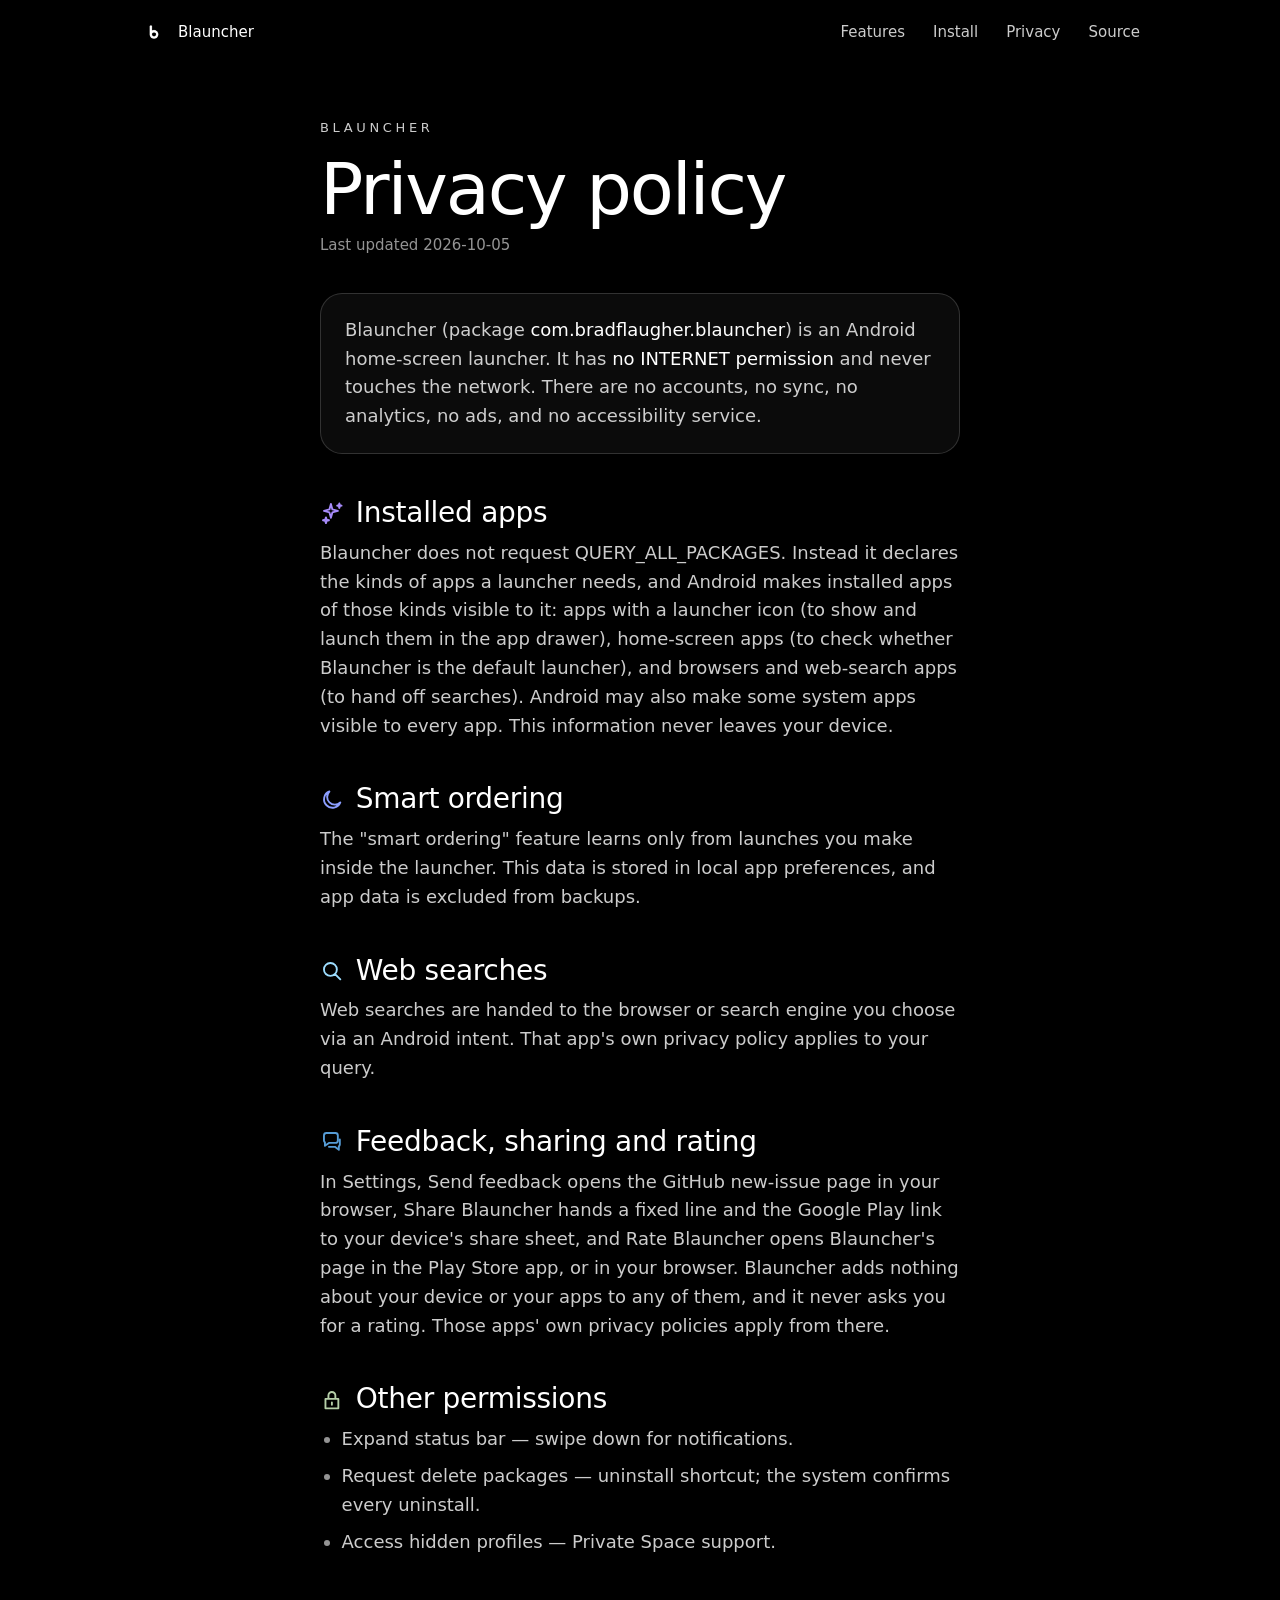
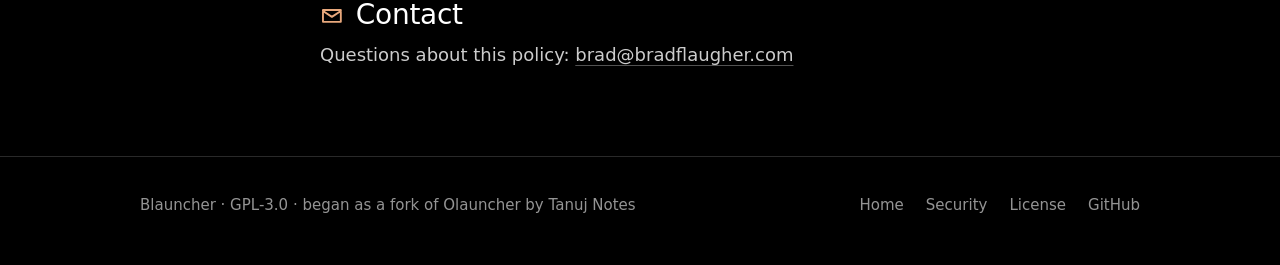
==== site/privacy/index.html @ 1184f919 "Publish a Blauncher website and privacy policy on GitHub Pages The privacy policy moves from bradfla" ====
<!DOCTYPE html>
<html lang="en">
<head>
  <meta charset="utf-8">
  <meta name="viewport" content="width=device-width, initial-scale=1, viewport-fit=cover">
  <title>Privacy policy — Blauncher</title>
  <meta name="description" content="Privacy policy for Blauncher (com.bradflaugher.blauncher), a minimal Android launcher with no internet permission.">
  <meta name="theme-color" content="#000000">
  <meta name="color-scheme" content="dark">
  <link rel="canonical" href="https://bradflaugher.github.io/Blauncher/privacy/">
  <link rel="icon" href="../favicon.svg" type="image/svg+xml">
  <link rel="icon" href="../img/icon-192.png" type="image/png" sizes="192x192">
  <link rel="apple-touch-icon" href="../apple-touch-icon.png">
  <meta property="og:type" content="article">
  <meta property="og:site_name" content="Blauncher">
  <meta property="og:title" content="Privacy policy — Blauncher">
  <meta property="og:description" content="Blauncher has no internet permission and never touches the network.">
  <meta property="og:url" content="https://bradflaugher.github.io/Blauncher/privacy/">
  <meta property="og:image" content="https://bradflaugher.github.io/Blauncher/img/og.png">
  <link rel="stylesheet" href="../style.css">
</head>
<body>
  <svg width="0" height="0" style="position:absolute" aria-hidden="true">
    <symbol id="i-lock" viewBox="0 0 24 24"><path d="M5.5,11 L18.5,11 L18.5,20.5 L5.5,20.5 Z M8.5,11 L8.5,7.5 A3.5,3.5 0 0,1 15.5,7.5 L15.5,11 M12,14.5 L12,17"/></symbol>
    <symbol id="i-ai" viewBox="0 0 24 24"><path d="M11,3 L12.5,8.5 L18,10 L12.5,11.5 L11,17 L9.5,11.5 L4,10 L9.5,8.5 Z M19.5,2.5 L20,4.2 L21.7,4.7 L20,5.2 L19.5,7 L19,5.2 L17.3,4.7 L19,4.2 Z M6,16.5 L6.7,18.7 L9,19.4 L6.7,20.1 L6,22.3 L5.3,20.1 L3,19.4 L5.3,18.7 Z"/></symbol>
    <symbol id="i-sleep" viewBox="0 0 24 24"><path d="M20.5,14.5 A8.5,8.5 0 1,1 9.5,3.5 A6.8,6.8 0 0,0 20.5,14.5 Z"/></symbol>
    <symbol id="i-search" viewBox="0 0 24 24"><path d="M10.5,4 A6.5,6.5 0 1,0 10.5,17 A6.5,6.5 0 1,0 10.5,4 Z M15.2,15.2 L20.5,20.5"/></symbol>
    <symbol id="i-people" viewBox="0 0 24 24"><path d="M4,5.5 C4,4.1 5.1,3 6.5,3 L15.5,3 C16.9,3 18,4.1 18,5.5 L18,10.5 C18,11.9 16.9,13 15.5,13 L9,13 L5,16 L5,12.5 C4.4,12.1 4,11.4 4,10.5 Z M9,17 L15,17 L19,20 L19,16.5 C19.6,16.1 20,15.4 20,14.5 L20,9.5"/></symbol>
    <symbol id="i-shield" viewBox="0 0 24 24"><path d="M12,3 L19,6 L19,11 C19,15.5 16,19 12,21 C8,19 5,15.5 5,11 L5,6 Z"/></symbol>
    <symbol id="i-mail" viewBox="0 0 24 24"><path d="M3,6 L21,6 L21,18 L3,18 Z M3,7 L12,13 L21,7"/></symbol>
  </svg>

  <a class="skip" href="#main">Skip to content</a>

  <header class="wrap bar">
    <a class="brand" href="../"><img src="../img/icon-192.png" alt="" width="28" height="28">Blauncher</a>
    <nav aria-label="Site">
      <a href="../#features" class="hide-sm">Features</a>
      <a href="../#install">Install</a>
      <a href="./" aria-current="page">Privacy</a>
      <a href="https://github.com/bradflaugher/Blauncher">Source</a>
    </nav>
  </header>

  <main id="main" class="wrap doc">
    <p class="kicker">Blauncher</p>
    <h1>Privacy policy</h1>
    <p class="updated">Last updated <time datetime="2026-10-05">2026-10-05</time></p>

    <p class="summary">Blauncher (package <b>com.bradflaugher.blauncher</b>) is an Android home-screen launcher. It has <b>no INTERNET permission</b> and never touches the network. There are no accounts, no sync, no analytics, no ads, and no accessibility service.</p>

    <h2 style="--c: var(--ai)"><svg class="glyph" aria-hidden="true"><use href="#i-ai"/></svg>Installed apps</h2>
    <p>Blauncher does <b>not</b> request QUERY_ALL_PACKAGES. Instead it declares the kinds of apps a launcher needs, and Android makes installed apps of those kinds visible to it: apps with a launcher icon (to show and launch them in the app drawer), home-screen apps (to check whether Blauncher is the default launcher), and browsers and web-search apps (to hand off searches). Android may also make some system apps visible to every app. This information never leaves your device.</p>

    <h2 style="--c: var(--sleep)"><svg class="glyph" aria-hidden="true"><use href="#i-sleep"/></svg>Smart ordering</h2>
    <p>The "smart ordering" feature learns only from launches you make inside the launcher. This data is stored in local app preferences, and app data is excluded from backups.</p>

    <h2 style="--c: var(--tools)"><svg class="glyph" aria-hidden="true"><use href="#i-search"/></svg>Web searches</h2>
    <p>Web searches are handed to the browser or search engine you choose via an Android intent. That app's own privacy policy applies to your query.</p>

    <h2 style="--c: var(--people)"><svg class="glyph" aria-hidden="true"><use href="#i-people"/></svg>Feedback, sharing and rating</h2>
    <p>In Settings, <b>Send feedback</b> opens the GitHub new-issue page in your browser, <b>Share Blauncher</b> hands a fixed line and the Google Play link to your device's share sheet, and <b>Rate Blauncher</b> opens Blauncher's page in the Play Store app, or in your browser. Blauncher adds nothing about your device or your apps to any of them, and it never asks you for a rating. Those apps' own privacy policies apply from there.</p>

    <h2 style="--c: var(--money)"><svg class="glyph" aria-hidden="true"><use href="#i-lock"/></svg>Other permissions</h2>
    <ul>
      <li><b>Expand status bar</b> — swipe down for notifications.</li>
      <li><b>Request delete packages</b> — uninstall shortcut; the system confirms every uninstall.</li>
      <li><b>Access hidden profiles</b> — Private Space support.</li>
    </ul>

    <h2 style="--c: var(--news)"><svg class="glyph" aria-hidden="true"><use href="#i-mail"/></svg>Contact</h2>
    <p>Questions about this policy: <a href="mailto:brad@bradflaugher.com">brad@bradflaugher.com</a></p>
  </main>

  <footer>
    <div class="wrap">
      <span>Blauncher &middot; GPL-3.0 &middot; began as a fork of <a href="https://github.com/tanujnotes/Olauncher">Olauncher</a> by Tanuj Notes</span>
      <nav aria-label="Footer">
        <a href="../">Home</a>
        <a href="https://github.com/bradflaugher/Blauncher/blob/main/SECURITY.md">Security</a>
        <a href="https://github.com/bradflaugher/Blauncher/blob/main/LICENSE">License</a>
        <a href="https://github.com/bradflaugher/Blauncher">GitHub</a>
      </nav>
    </div>
  </footer>
</body>
</html>
---- site/style.css ----
/*
  Blauncher's site looks like the launcher: black, white, light type, and
  the drawer's category colours as the only colour. System fonts only, so the
  page makes no request beyond this site.
*/

:root {
  color-scheme: dark;
  --bg: #000;
  --fg: #fff;
  --soft: rgba(255, 255, 255, 0.8);
  --muted: rgba(255, 255, 255, 0.58);
  --line: rgba(255, 255, 255, 0.16);
  --line-strong: rgba(255, 255, 255, 0.32);
  --card: #0b0b0b;

  /* The drawer's category colours (AppCategory.kt), dark-theme variants. */
  --ai: #a78bfa;
  --people: #569cd6;
  --focus: #4ec9b0;
  --news: #e8a87c;
  --media: #c586c0;
  --money: #b5cea8;
  --shopping: #dcb45f;
  --places: #4fc1ff;
  --sleep: #8c9eff;
  --tools: #9cdcfe;

  --sans: Roboto, "Inter", system-ui, -apple-system, "Segoe UI", "Helvetica Neue", Arial, sans-serif;
  --mono: ui-monospace, "SFMono-Regular", "Roboto Mono", Menlo, Consolas, monospace;
  --wrap: 1080px;
  --gutter: clamp(16px, 5vw, 40px);
}

*,
*::before,
*::after { box-sizing: border-box; }

html { -webkit-text-size-adjust: 100%; scroll-behavior: smooth; }
@media (prefers-reduced-motion: reduce) { html { scroll-behavior: auto; } }

body {
  margin: 0;
  background: var(--bg);
  color: var(--fg);
  font-family: var(--sans);
  font-weight: 300;
  font-size: 18px;
  line-height: 1.6;
  -webkit-font-smoothing: antialiased;
}

a { color: inherit; text-decoration-color: var(--line-strong); text-underline-offset: 0.2em; }
a:hover { text-decoration-color: currentColor; }
:focus-visible { outline: 2px solid var(--places); outline-offset: 3px; border-radius: 6px; }

strong, b { font-weight: 500; }
code { font-family: var(--mono); font-size: 0.85em; background: #141414; border: 1px solid var(--line); border-radius: 6px; padding: 0.05em 0.35em; }

img { max-width: 100%; display: block; }
svg.glyph { width: 1em; height: 1em; flex: none; fill: none; stroke: currentColor; stroke-linecap: round; stroke-linejoin: round; stroke-width: 1.9; }

.skip { position: absolute; left: -9999px; top: 8px; background: var(--fg); color: var(--bg); padding: 8px 14px; border-radius: 999px; z-index: 10; }
.skip:focus { left: 8px; }

.wrap { width: 100%; max-width: var(--wrap); margin: 0 auto; padding: 0 var(--gutter); }

/* Top bar: the status bar, more or less. */
.bar {
  display: flex; align-items: center; justify-content: space-between; gap: 16px;
  padding-top: 18px; padding-bottom: 18px;
  font-size: 15px; font-weight: 400; color: var(--soft);
}
.bar a { text-decoration: none; }
.brand { display: inline-flex; align-items: center; gap: 10px; color: var(--fg); font-weight: 400; }
.brand img { width: 28px; height: 28px; border-radius: 8px; }
.bar nav { display: flex; gap: clamp(14px, 3vw, 28px); }
.bar nav a:hover { color: var(--fg); }

/* Hero: the home screen. */
.hero { padding-top: clamp(32px, 9vh, 96px); padding-bottom: clamp(56px, 10vh, 112px); }
.hero { display: grid; grid-template-columns: minmax(0, 1fr) auto; align-items: center; gap: 48px; }
.hero-phone { width: 300px; --glow: rgba(78, 201, 176, 0.45); box-shadow: 0 40px 120px -30px var(--glow); }
@media (max-width: 900px) { .hero { grid-template-columns: 1fr; } .hero-phone { display: none; } }
.today { display: block; min-height: 1.4em; font-size: clamp(22px, 3vw, 28px); color: var(--soft); margin-bottom: clamp(28px, 6vh, 64px); }
.hero h1 {
  margin: 0;
  font-weight: 200;
  font-size: clamp(56px, 13vw, 132px);
  line-height: 0.95;
  letter-spacing: -0.035em;
}
.hero .lede { margin: 22px 0 0; max-width: 34em; font-size: clamp(19px, 2.4vw, 23px); color: var(--soft); }

.actions { margin-top: clamp(36px, 7vh, 64px); display: flex; align-items: center; gap: 14px; max-width: 560px; }
.pill {
  flex: 1; min-width: 0;
  display: flex; align-items: center; gap: 14px;
  height: 60px; padding: 0 24px;
  border: 1px solid var(--line-strong); border-radius: 999px;
  text-decoration: none; color: var(--fg); font-size: 18px;
  transition: border-color 0.15s, background-color 0.15s;
}
.pill:hover { border-color: var(--fg); background: #0d0d0d; }
.pill .glyph { font-size: 22px; color: var(--soft); }
.pill span { overflow: hidden; text-overflow: ellipsis; white-space: nowrap; }
.round {
  flex: none; display: grid; place-items: center;
  width: 60px; height: 60px; border-radius: 50%;
  border: 1px solid var(--line); color: var(--soft);
  transition: border-color 0.15s, color 0.15s;
}
.round:hover { border-color: var(--fg); color: var(--fg); }
.round .glyph { font-size: 24px; }
.hint { margin: 14px 0 0 26px; font-size: 14px; color: var(--muted); }

/* Section scaffolding. */
section { padding: clamp(56px, 9vw, 104px) 0; border-top: 1px solid var(--line); }
.kicker { margin: 0 0 10px; font-size: 13px; font-weight: 500; letter-spacing: 0.28em; text-transform: uppercase; color: var(--muted); }
h2 { margin: 0 0 18px; font-weight: 300; font-size: clamp(32px, 5vw, 48px); line-height: 1.1; letter-spacing: -0.02em; }
.intro { margin: 0 0 40px; max-width: 38em; color: var(--soft); }

/* Screens: phones in a row; a swipeable strip on narrow screens. */
.shots {
  list-style: none; margin: 0; padding: 0;
  display: grid; grid-template-columns: repeat(4, 1fr); gap: clamp(14px, 2.4vw, 28px);
}
.shots figure { margin: 0; }
.phone {
  border-radius: clamp(18px, 2.6vw, 30px);
  border: 1px solid var(--line-strong);
  padding: 6px; background: #050505;
  box-shadow: 0 30px 80px -40px var(--glow, rgba(79, 193, 255, 0.35));
}
.phone img { width: 100%; height: auto; aspect-ratio: 9 / 16; border-radius: clamp(13px, 2.1vw, 24px); }
.shots figcaption { margin-top: 14px; font-size: 15px; color: var(--muted); text-align: center; }
.shots figcaption b { display: block; color: var(--fg); font-weight: 400; font-size: 16px; }

@media (max-width: 760px) {
  .shots {
    grid-template-columns: none; grid-auto-flow: column; grid-auto-columns: 62%;
    overflow-x: auto; scroll-snap-type: x mandatory; overscroll-behavior-x: contain;
    margin: 0 calc(-1 * var(--gutter)); padding: 0 var(--gutter) 12px;
    scroll-padding: 0 var(--gutter); scrollbar-width: none;
  }
  .shots::-webkit-scrollbar { display: none; }
  .shots li { scroll-snap-align: start; }
}

/* Features: the drawer. Categories with a coloured glyph and a count; open
   one and the others close, as in the app. */
.drawer { max-width: 760px; }
.drawer details { border-bottom: 1px solid var(--line); }
.drawer details:first-of-type { border-top: 1px solid var(--line); }
.drawer summary {
  list-style: none; cursor: pointer;
  display: flex; align-items: center; gap: 16px;
  padding: 18px 4px;
  font-size: clamp(24px, 3.4vw, 32px); font-weight: 500; letter-spacing: -0.01em;
}
.drawer summary::-webkit-details-marker { display: none; }
.drawer summary .glyph { font-size: 0.9em; color: var(--c); }
.drawer summary .count { font-size: 0.55em; font-weight: 400; color: var(--muted); align-self: flex-end; margin-bottom: 0.32em; }
.drawer summary::after {
  content: ""; margin-left: auto; width: 10px; height: 10px;
  border-right: 1.5px solid var(--muted); border-bottom: 1.5px solid var(--muted);
  transform: rotate(45deg) translate(-3px, -3px); transition: transform 0.2s;
}
.drawer details[open] summary::after { transform: rotate(225deg) translate(-3px, -3px); }
.drawer summary:hover .count { color: var(--soft); }
.drawer ul { list-style: none; margin: 0; padding: 0 4px 26px calc(0.9em + 16px + 4px); font-size: 0.9em; }
.drawer li { padding: 8px 0; color: var(--soft); max-width: 36em; }
.drawer li b { color: var(--fg); }

/* Gestures. */
.gestures { list-style: none; margin: 0; padding: 0; display: grid; grid-template-columns: repeat(3, 1fr); gap: 14px; }
.gestures li { border: 1px solid var(--line); border-radius: 22px; padding: 22px 22px 20px; background: var(--card); }
.gestures .g { display: block; font-size: 22px; font-weight: 400; color: var(--fg); margin-bottom: 4px; }
.gestures .what { color: var(--muted); font-size: 16px; }
.gestures li.big { grid-column: span 3; display: flex; flex-wrap: wrap; align-items: baseline; justify-content: space-between; gap: 8px 24px; }
.gestures li.big .g { font-size: clamp(24px, 3.4vw, 30px); margin: 0; }
.gestures li.big .what { font-size: 18px; color: var(--soft); }
@media (max-width: 760px) {
  .gestures { grid-template-columns: 1fr 1fr; }
  .gestures li.big { grid-column: span 2; }
}
@media (max-width: 420px) {
  .gestures { grid-template-columns: 1fr; }
  .gestures li.big { grid-column: auto; }
}

/* Privacy: the list of things Blauncher does not do. */
.nots { list-style: none; margin: 0 0 36px; padding: 0; display: grid; grid-template-columns: repeat(2, 1fr); gap: 0 40px; }
.nots li { display: flex; gap: 14px; padding: 16px 0; border-bottom: 1px solid var(--line); color: var(--soft); }
.nots li .glyph { font-size: 22px; margin-top: 3px; color: var(--money); }
.nots li b { display: block; color: var(--fg); }
@media (max-width: 760px) { .nots { grid-template-columns: 1fr; } }

.more { display: inline-flex; align-items: center; gap: 10px; font-size: 17px; }
.more .glyph { font-size: 18px; }

/* Install. */
.steps { counter-reset: step; list-style: none; margin: 0 0 32px; padding: 0; display: grid; gap: 14px; max-width: 760px; }
.steps li { counter-increment: step; display: flex; gap: 18px; align-items: baseline; padding: 20px 22px; border: 1px solid var(--line); border-radius: 22px; background: var(--card); color: var(--soft); }
.steps li::before { content: counter(step); flex: none; width: 32px; height: 32px; display: grid; place-items: center; border-radius: 50%; border: 1px solid var(--line-strong); font-size: 15px; font-weight: 400; color: var(--fg); transform: translateY(-2px); }
.steps li b { color: var(--fg); }
.steps li, .steps li > div { min-width: 0; }
.verify { margin: 10px 0 0; padding: 12px 14px; border-radius: 12px; background: #0f0f0f; border: 1px solid var(--line); font-family: var(--mono); font-size: 13px; color: var(--soft); overflow-x: auto; white-space: pre; }
.fine { color: var(--muted); font-size: 16px; margin: 0; max-width: 40em; }

.links { list-style: none; margin: 0; padding: 0; display: grid; grid-template-columns: repeat(3, 1fr); gap: 14px; }
.links a { display: block; height: 100%; padding: 20px 22px; border: 1px solid var(--line); border-radius: 22px; text-decoration: none; transition: border-color 0.15s, background-color 0.15s; }
.links a:hover { border-color: var(--line-strong); background: var(--card); }
.links b { display: flex; align-items: center; gap: 10px; font-weight: 400; font-size: 19px; color: var(--fg); }
.links b .glyph { color: var(--c, var(--soft)); font-size: 20px; }
.links span { display: block; margin-top: 4px; color: var(--muted); font-size: 15px; }
@media (max-width: 760px) { .links { grid-template-columns: 1fr; } }

/* Footer. */
footer { border-top: 1px solid var(--line); padding: 36px 0 48px; font-size: 15px; color: var(--muted); }
footer .wrap { display: flex; flex-wrap: wrap; justify-content: space-between; gap: 12px 32px; }
footer nav { display: flex; flex-wrap: wrap; gap: 8px 22px; }
footer a { text-decoration: none; }
footer a:hover { color: var(--fg); }

/* Prose pages: the privacy policy and 404. */
.doc { max-width: 720px; padding-top: clamp(28px, 6vh, 64px); padding-bottom: 72px; }
.doc h1 { margin: 0 0 8px; font-weight: 200; font-size: clamp(44px, 8vw, 72px); line-height: 1; letter-spacing: -0.03em; }
.doc .updated { margin: 0 0 36px; color: var(--muted); font-size: 15px; }
.doc .summary { border: 1px solid var(--line); border-radius: 22px; padding: 22px 24px; background: var(--card); color: var(--soft); margin: 0 0 40px; }
.doc .summary b { color: var(--fg); }
.doc h2 { display: flex; align-items: center; gap: 12px; font-size: clamp(24px, 3.4vw, 28px); font-weight: 400; margin: 44px 0 10px; letter-spacing: -0.01em; }
.doc h2 .glyph { color: var(--c, var(--soft)); font-size: 0.85em; }
.doc p, .doc li { color: var(--soft); }
.doc p { margin: 0 0 14px; }
.doc ul { margin: 0 0 14px; padding-left: 1.2em; }
.doc li { margin-bottom: 8px; }
.doc li::marker { color: var(--muted); }

.lost { min-height: 70vh; display: flex; flex-direction: column; justify-content: center; }
.lost .actions { margin-top: 36px; }

@media (max-width: 520px) {
  body { font-size: 17px; }
  .bar nav a.hide-sm { display: none; }
  .pill { height: 56px; padding: 0 20px; font-size: 17px; }
  .round { width: 56px; height: 56px; }
  .hint { margin-left: 4px; }
  .steps li { gap: 14px; padding: 18px 16px; }
}
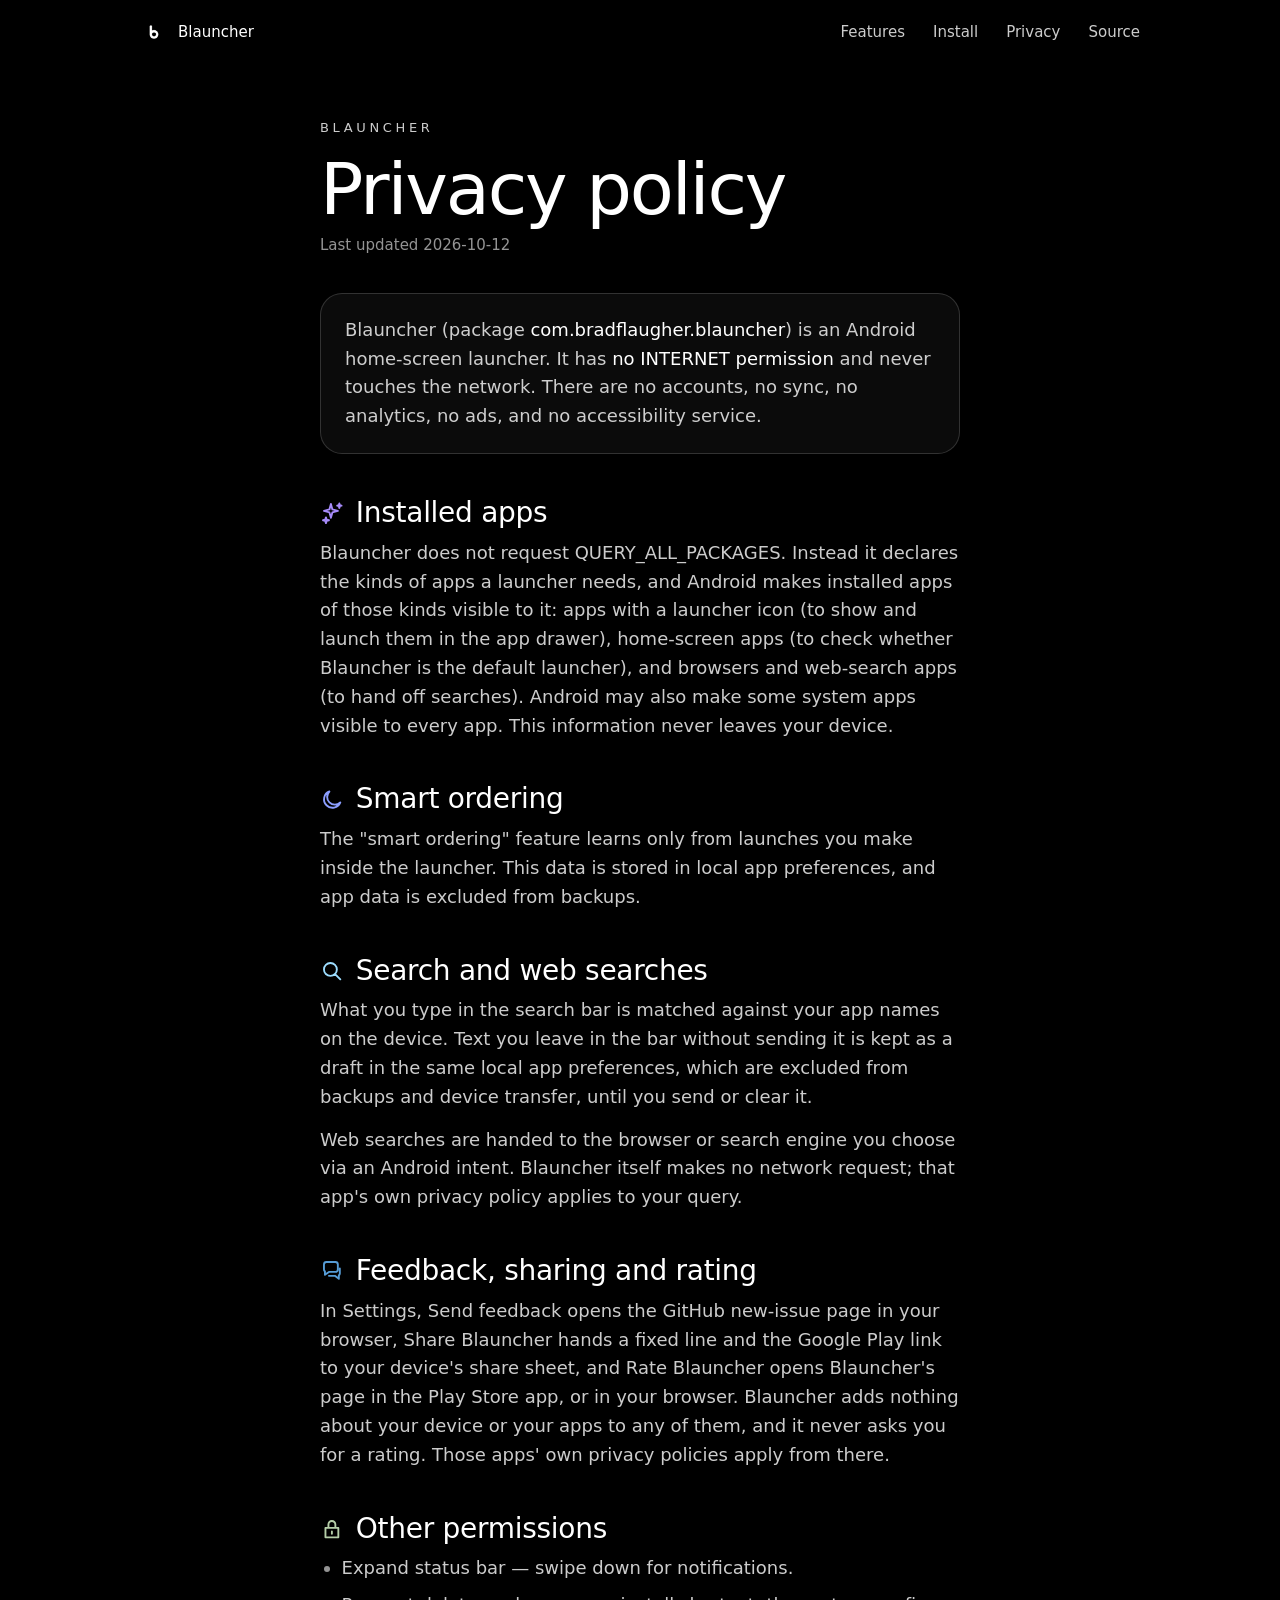
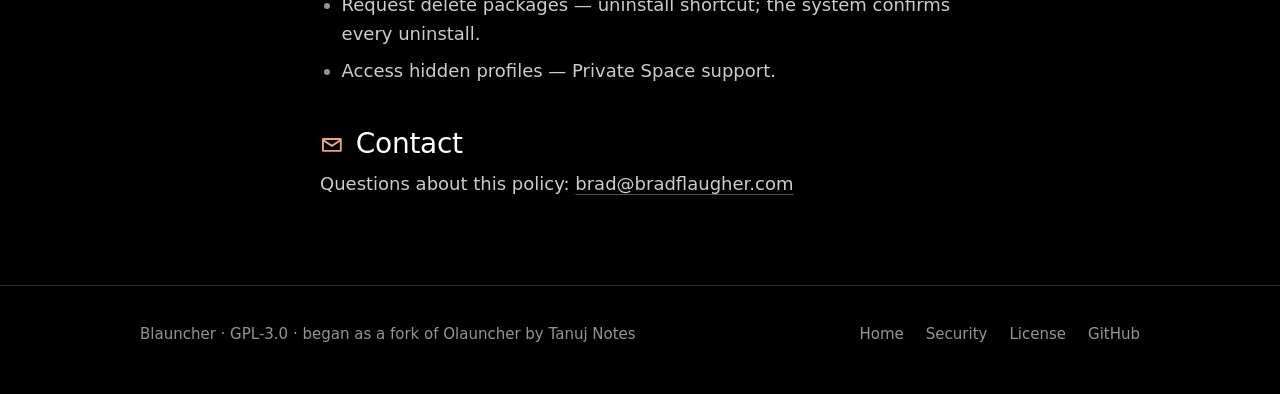
==== commit e552d029: "Disclose search drafts in the privacy policy; check the site on every PR The policy now says that un" ====
--- a/site/privacy/index.html
+++ b/site/privacy/index.html
@@ -45,7 +45,7 @@
   <main id="main" class="wrap doc">
     <p class="kicker">Blauncher</p>
     <h1>Privacy policy</h1>
-    <p class="updated">Last updated <time datetime="2026-10-05">2026-10-05</time></p>
+    <p class="updated">Last updated <time datetime="2026-10-12">2026-10-12</time></p>
 
     <p class="summary">Blauncher (package <b>com.bradflaugher.blauncher</b>) is an Android home-screen launcher. It has <b>no INTERNET permission</b> and never touches the network. There are no accounts, no sync, no analytics, no ads, and no accessibility service.</p>
 
@@ -55,8 +55,9 @@
     <h2 style="--c: var(--sleep)"><svg class="glyph" aria-hidden="true"><use href="#i-sleep"/></svg>Smart ordering</h2>
     <p>The "smart ordering" feature learns only from launches you make inside the launcher. This data is stored in local app preferences, and app data is excluded from backups.</p>
 
-    <h2 style="--c: var(--tools)"><svg class="glyph" aria-hidden="true"><use href="#i-search"/></svg>Web searches</h2>
-    <p>Web searches are handed to the browser or search engine you choose via an Android intent. That app's own privacy policy applies to your query.</p>
+    <h2 style="--c: var(--tools)"><svg class="glyph" aria-hidden="true"><use href="#i-search"/></svg>Search and web searches</h2>
+    <p>What you type in the search bar is matched against your app names on the device. Text you leave in the bar without sending it is kept as a draft in the same local app preferences, which are excluded from backups and device transfer, until you send or clear it.</p>
+    <p>Web searches are handed to the browser or search engine you choose via an Android intent. Blauncher itself makes no network request; that app's own privacy policy applies to your query.</p>
 
     <h2 style="--c: var(--people)"><svg class="glyph" aria-hidden="true"><use href="#i-people"/></svg>Feedback, sharing and rating</h2>
     <p>In Settings, <b>Send feedback</b> opens the GitHub new-issue page in your browser, <b>Share Blauncher</b> hands a fixed line and the Google Play link to your device's share sheet, and <b>Rate Blauncher</b> opens Blauncher's page in the Play Store app, or in your browser. Blauncher adds nothing about your device or your apps to any of them, and it never asks you for a rating. Those apps' own privacy policies apply from there.</p>
